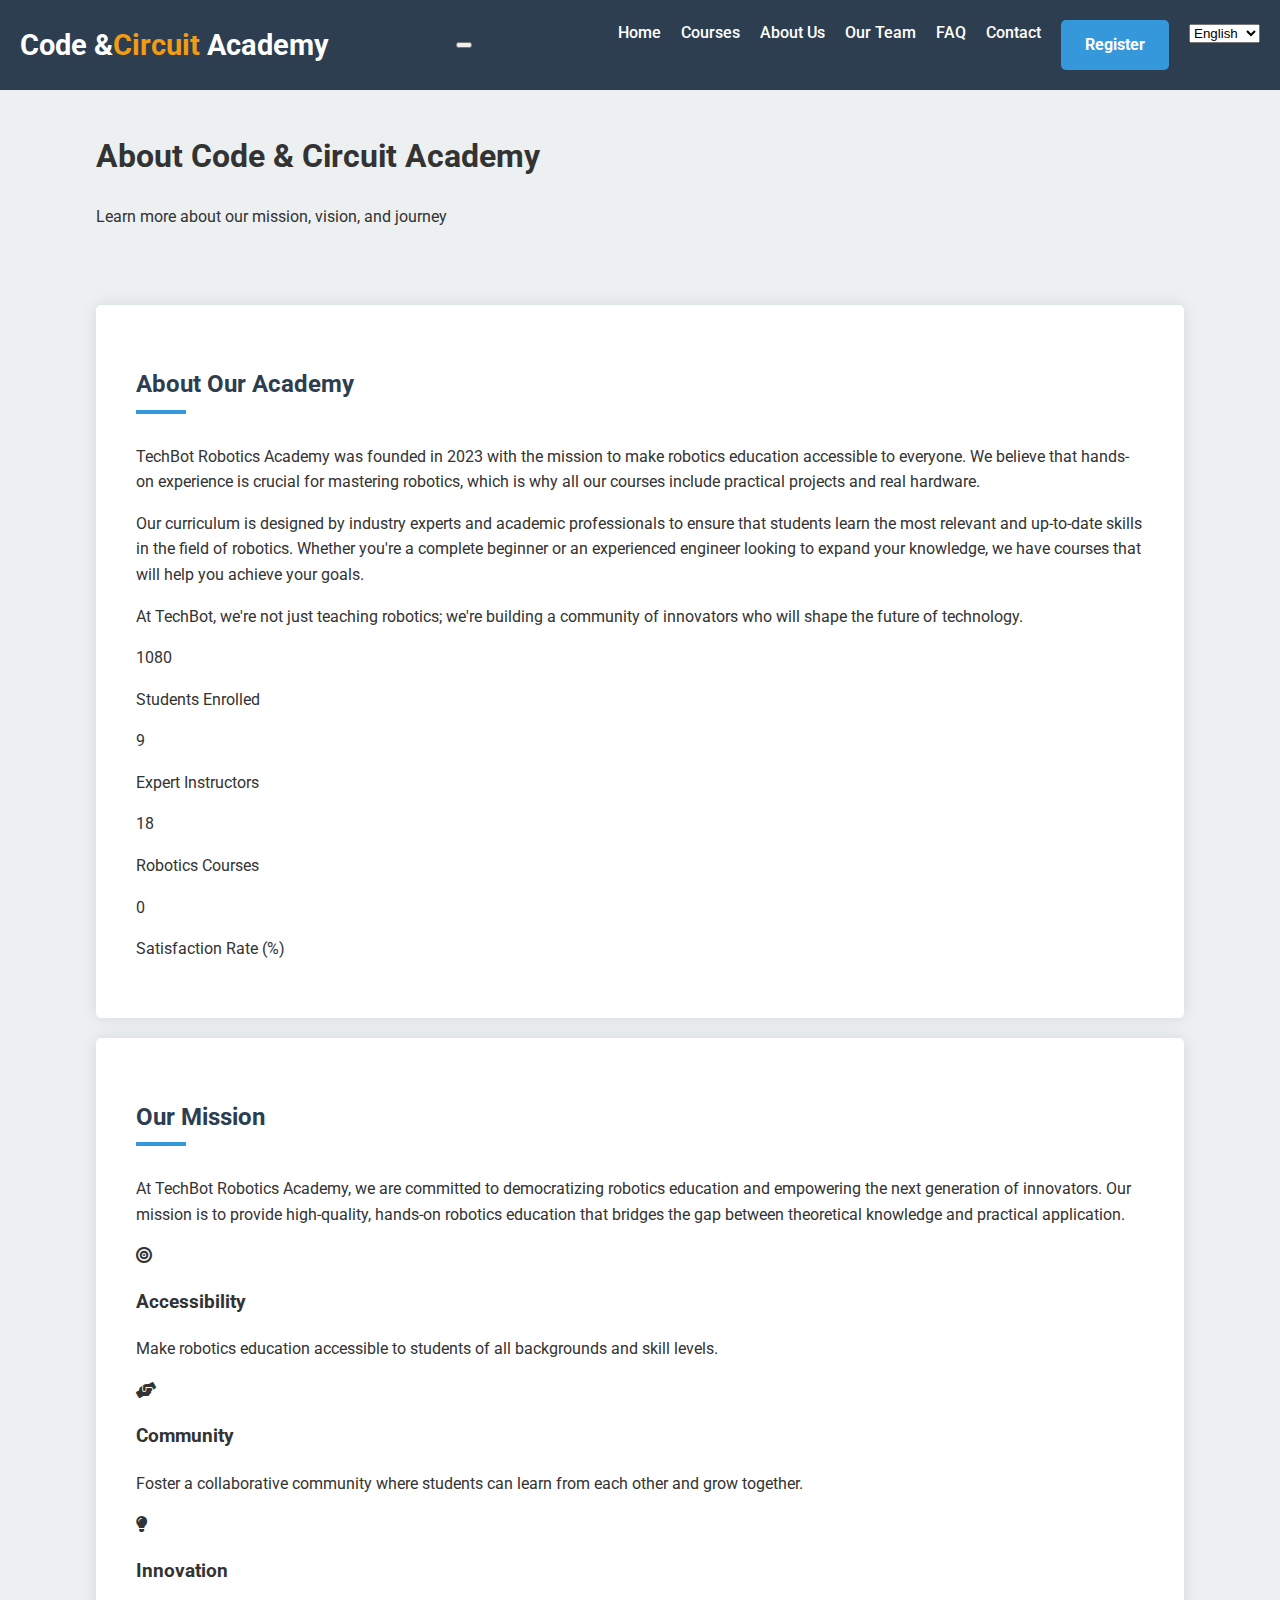
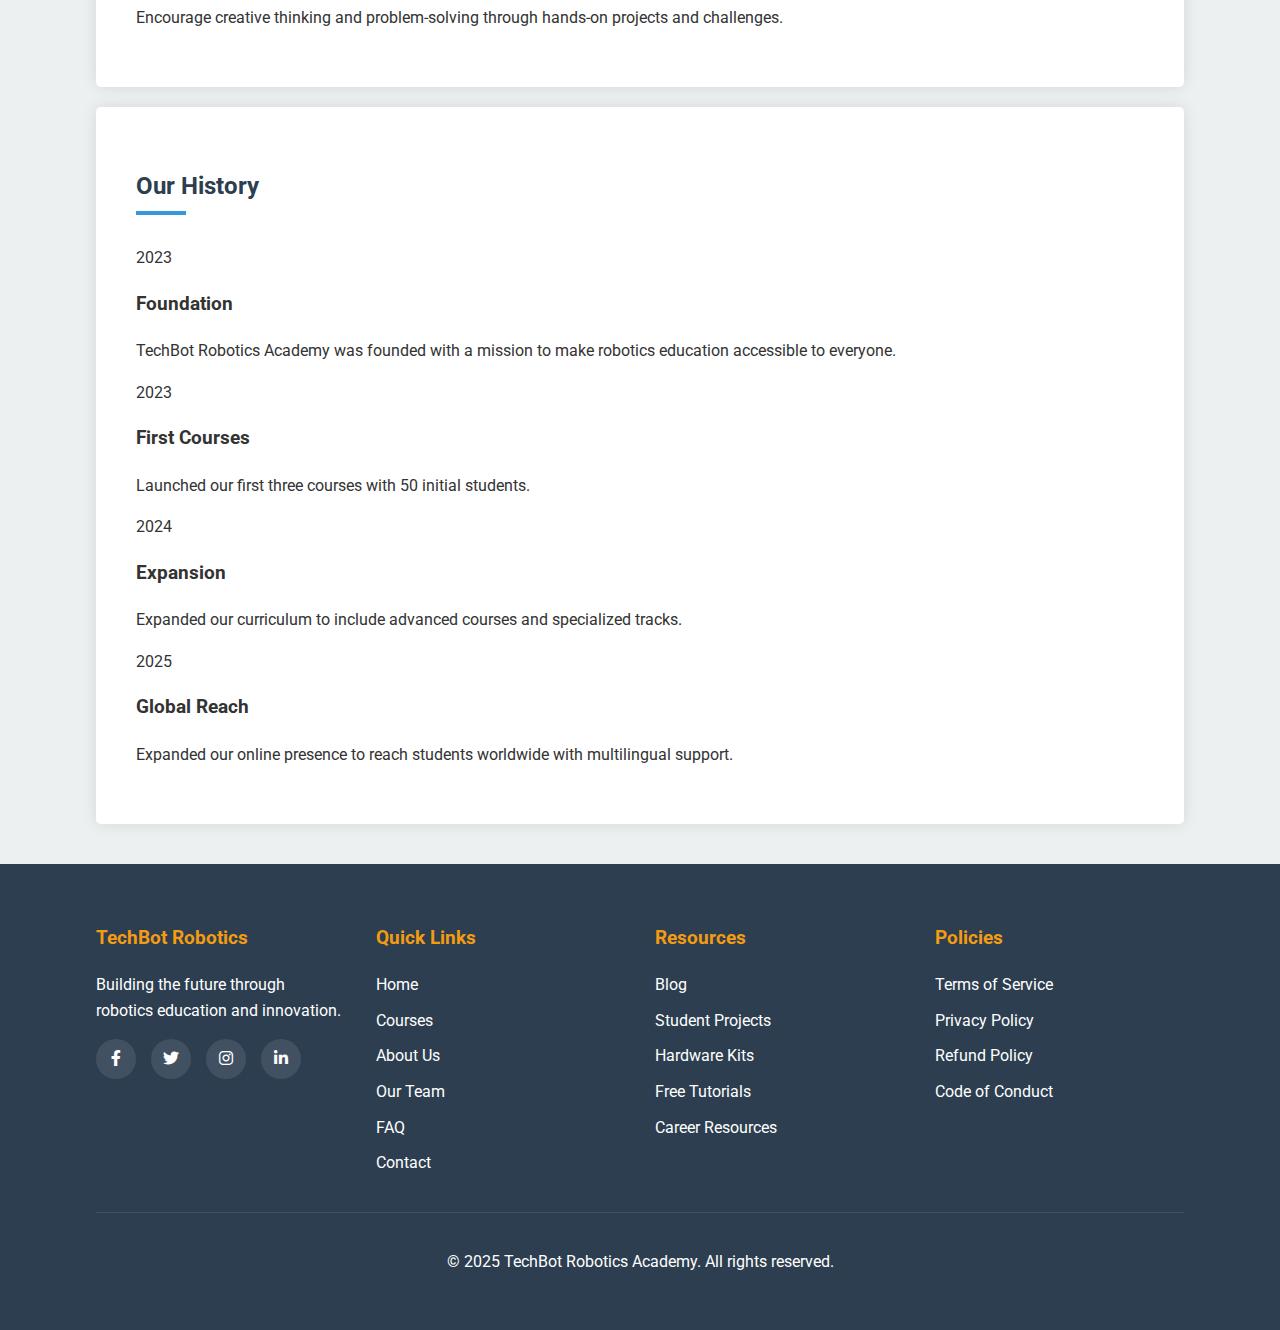
==== about.html @ fcde7eaa "Test" ====
<!DOCTYPE html>
<html lang="en">
<head>
    <meta charset="UTF-8">
    <meta name="viewport" content="width=device-width, initial-scale=1.0">
    <title>About Us - TechBot Robotics Academy</title>
    <link rel="stylesheet" href="colour.css">
    <link href="https://fonts.googleapis.com/css2?family=Roboto:wght@300;400;500;700&display=swap" rel="stylesheet">
    <link rel="stylesheet" href="https://cdnjs.cloudflare.com/ajax/libs/font-awesome/6.0.0-beta3/css/all.min.css">
</head>
<body>
    <!-- Header (copy from above) -->
    <header>
        <nav>
            <a href="index.html" class="logo">Code &<span>Circuit</span> Academy</a>
            <button id="mobile-nav-toggle" class="mobile-nav-toggle">
                <span></span>
                <span></span>
                <span></span>
            </button>
            <ul id="main-nav">
                <li><a href="index.html">Home</a></li>
                <li><a href="courses.html">Courses</a></li>
                <li><a href="about.html">About Us</a></li>
                <li><a href="team.html">Our Team</a></li>
                <li><a href="faq.html">FAQ</a></li>
                <li><a href="contact.html">Contact</a></li>
                <li><a href="register.html" class="btn">Register</a></li>
                <li class="language-selector">
                    <select id="language-select">
                        <option value="en">English</option>
                        <option value="es">Español</option>
                        <option value="fr">Tamil</option>
                    </select>
                </li>
            </ul>
        </nav>
    </header>
    
    <section class="page-banner">
        <div class="container">
            <h1>About Code & Circuit Academy</h1>
            <p>Learn more about our mission, vision, and journey</p>
        </div>
    </section>
    
    <div class="container">
        <section id="about" class="main-content">
            <h2 class="section-title">About Our Academy</h2>
            <div class="about-content">
                <div class="about-text">
                    <p>TechBot Robotics Academy was founded in 2023 with the mission to make robotics education accessible to everyone. We believe that hands-on experience is crucial for mastering robotics, which is why all our courses include practical projects and real hardware.</p>
                    <p>Our curriculum is designed by industry experts and academic professionals to ensure that students learn the most relevant and up-to-date skills in the field of robotics. Whether you're a complete beginner or an experienced engineer looking to expand your knowledge, we have courses that will help you achieve your goals.</p>
                    <p>At TechBot, we're not just teaching robotics; we're building a community of innovators who will shape the future of technology.</p>
                </div>
                <div class="about-stats">
                    <div class="stat-item">
                        <span class="counter" data-target="1500">0</span>
                        <p>Students Enrolled</p>
                    </div>
                    <div class="stat-item">
                        <span class="counter" data-target="12">0</span>
                        <p>Expert Instructors</p>
                    </div>
                    <div class="stat-item">
                        <span class="counter" data-target="25">0</span>
                        <p>Robotics Courses</p>
                    </div>
                    <div class="stat-item">
                        <span class="counter" data-target="98">0</span>
                        <p>Satisfaction Rate (%)</p>
                    </div>
                </div>
            </div>
        </section>

        <section id="mission" class="main-content">
            <h2 class="section-title">Our Mission</h2>
            <div class="mission-content">
                <p>At TechBot Robotics Academy, we are committed to democratizing robotics education and empowering the next generation of innovators. Our mission is to provide high-quality, hands-on robotics education that bridges the gap between theoretical knowledge and practical application.</p>
                <div class="mission-points">
                    <div class="mission-point">
                        <i class="fas fa-bullseye"></i>
                        <h3>Accessibility</h3>
                        <p>Make robotics education accessible to students of all backgrounds and skill levels.</p>
                    </div>
                    <div class="mission-point">
                        <i class="fas fa-hands-helping"></i>
                        <h3>Community</h3>
                        <p>Foster a collaborative community where students can learn from each other and grow together.</p>
                    </div>
                    <div class="mission-point">
                        <i class="fas fa-lightbulb"></i>
                        <h3>Innovation</h3>
                        <p>Encourage creative thinking and problem-solving through hands-on projects and challenges.</p>
                    </div>
                </div>
            </div>
        </section>

        <section id="history" class="main-content">
            <h2 class="section-title">Our History</h2>
            <div class="timeline">
                <div class="timeline-item">
                    <div class="timeline-date">2023</div>
                    <div class="timeline-content">
                        <h3>Foundation</h3>
                        <p>TechBot Robotics Academy was founded with a mission to make robotics education accessible to everyone.</p>
                    </div>
                </div>
                <div class="timeline-item">
                    <div class="timeline-date">2023</div>
                    <div class="timeline-content">
                        <h3>First Courses</h3>
                        <p>Launched our first three courses with 50 initial students.</p>
                    </div>
                </div>
                <div class="timeline-item">
                    <div class="timeline-date">2024</div>
                    <div class="timeline-content">
                        <h3>Expansion</h3>
                        <p>Expanded our curriculum to include advanced courses and specialized tracks.</p>
                    </div>
                </div>
                <div class="timeline-item">
                    <div class="timeline-date">2025</div>
                    <div class="timeline-content">
                        <h3>Global Reach</h3>
                        <p>Expanded our online presence to reach students worldwide with multilingual support.</p>
                    </div>
                </div>
            </div>
        </section>
    </div>

    <!-- Footer (copy from above) -->
    <footer>
        <div class="container">
            <div class="footer-container">
                <div class="footer-section">
                    <h3>TechBot Robotics</h3>
                    <p>Building the future through robotics education and innovation.</p>
                    <div class="social-icons">
                        <a href="#"><i class="fab fa-facebook-f"></i></a>
                        <a href="#"><i class="fab fa-twitter"></i></a>
                        <a href="#"><i class="fab fa-instagram"></i></a>
                        <a href="#"><i class="fab fa-linkedin-in"></i></a>
                    </div>
                </div>
                <div class="footer-section">
                    <h3>Quick Links</h3>
                    <ul>
                        <li><a href="index.html">Home</a></li>
                        <li><a href="courses.html">Courses</a></li>
                        <li><a href="about.html">About Us</a></li>
                        <li><a href="team.html">Our Team</a></li>
                        <li><a href="faq.html">FAQ</a></li>
                        <li><a href="contact.html">Contact</a></li>
                    </ul>
                </div>
                <div class="footer-section">
                    <h3>Resources</h3>
                    <ul>
                        <li><a href="blog.html">Blog</a></li>
                        <li><a href="projects.html">Student Projects</a></li>
                        <li><a href="hardware.html">Hardware Kits</a></li>
                        <li><a href="tutorials.html">Free Tutorials</a></li>
                        <li><a href="careers.html">Career Resources</a></li>
                    </ul>
                </div>
                <div class="footer-section">
                    <h3>Policies</h3>
                    <ul>
                        <li><a href="terms.html">Terms of Service</a></li>
                        <li><a href="privacy.html">Privacy Policy</a></li>
                        <li><a href="refund.html">Refund Policy</a></li>
                        <li><a href="conduct.html">Code of Conduct</a></li>
                    </ul>
                </div>
            </div>
            <div class="copyright">
                <p>&copy; 2025 TechBot Robotics Academy. All rights reserved.</p>
            </div>
        </div>
    </footer>

    <script src="script.js"></script>
    <script src="language.js"></script>
</body>
</html>
---- colour.css ----
/* Main Color Palette */
:root {
    --primary-color: #3498db;    /* Blue - represents technology */
    --secondary-color: #2ecc71;  /* Green - represents innovation */
    --accent-color: #f39c12;     /* Orange - represents creativity */
    --dark-color: #2c3e50;       /* Dark blue - for headers and footers */
    --light-color: #ecf0f1;      /* Light gray - for backgrounds */
    --text-color: #333333;       /* Dark gray - for main text */
    --light-text: #ffffff;       /* White - for text on dark backgrounds */
}

/* Global Styles */
body {
    font-family: 'Roboto', Arial, sans-serif;
    line-height: 1.6;
    margin: 0;
    padding: 0;
    background-color: var(--light-color);
    color: var(--text-color);
}

.container {
    width: 85%;
    max-width: 1200px;
    margin: 0 auto;
    padding: 20px;
}

/* Header Styles */
header {
    background: var(--dark-color);
    color: var(--light-text);
    padding: 20px 0;
}

.logo {
    font-size: 1.8rem;
    font-weight: bold;
    color: var(--light-text);
    text-decoration: none;
}

.logo span {
    color: var(--accent-color);
}

/* Navigation */
nav {
    display: flex;
    justify-content: space-between;
    align-items: center;
    padding: 0 20px;
}

nav ul {
    display: flex;
    list-style: none;
    margin: 0;
    padding: 0;
}

nav ul li {
    margin-left: 20px;
}

nav ul li a {
    color: var(--light-text);
    text-decoration: none;
    font-weight: 500;
    transition: color 0.3s;
}

nav ul li a:hover {
    color: var(--accent-color);
}

/* Hero Section */
.hero {
    background: linear-gradient(rgba(44, 62, 80, 0.7), rgba(44, 62, 80, 0.7)), url('images/robot-banner.jpg');
    background-size: cover;
    background-position: center;
    color: var(--light-text);
    text-align: center;
    padding: 100px 20px;
}

.hero h1 {
    font-size: 3rem;
    margin-bottom: 20px;
}

.hero p {
    font-size: 1.2rem;
    max-width: 800px;
    margin: 0 auto 30px;
}

.btn {
    display: inline-block;
    background: var(--primary-color);
    color: var(--light-text);
    padding: 12px 24px;
    text-decoration: none;
    border-radius: 5px;
    font-weight: bold;
    transition: background 0.3s;
}

.btn:hover {
    background: #2980b9;
}

.btn-secondary {
    background: var(--secondary-color);
}

.btn-secondary:hover {
    background: #27ae60;
}

/* Main Content Sections */
.main-content {
    background: white;
    padding: 40px;
    margin: 20px 0;
    border-radius: 5px;
    box-shadow: 0 0 15px rgba(0,0,0,0.1);
}

.section-title {
    position: relative;
    color: var(--dark-color);
    margin-bottom: 30px;
    padding-bottom: 10px;
}

.section-title::after {
    content: '';
    position: absolute;
    bottom: 0;
    left: 0;
    width: 50px;
    height: 4px;
    background: var(--primary-color);
}

/* Course Cards */
.courses-grid {
    display: grid;
    grid-template-columns: repeat(auto-fill, minmax(300px, 1fr));
    gap: 30px;
}

.course-card {
    background: white;
    border-radius: 5px;
    overflow: hidden;
    box-shadow: 0 0 10px rgba(0,0,0,0.1);
    transition: transform 0.3s, box-shadow 0.3s;
}

.course-card:hover {
    transform: translateY(-5px);
    box-shadow: 0 10px 20px rgba(0,0,0,0.1);
}

.course-image {
    height: 200px;
    background-size: cover;
    background-position: center;
}

.course-content {
    padding: 20px;
}

.course-title {
    color: var(--dark-color);
    margin-top: 0;
}

.course-description {
    color: var(--text-color);
    margin-bottom: 20px;
}

.course-meta {
    display: flex;
    justify-content: space-between;
    color: #777;
    font-size: 0.9rem;
}

/* Features Section */
.features {
    display: grid;
    grid-template-columns: repeat(auto-fit, minmax(250px, 1fr));
    gap: 30px;
    margin: 40px 0;
}

.feature {
    text-align: center;
    padding: 20px;
}

.feature-icon {
    font-size: 3rem;
    color: var(--primary-color);
    margin-bottom: 20px;
}

.feature h3 {
    color: var(--dark-color);
}

/* Testimonials */
.testimonials {
    background: var(--dark-color);
    color: var(--light-text);
    padding: 60px 0;
    text-align: center;
}

.testimonial-container {
    max-width: 800px;
    margin: 0 auto;
}

.testimonial {
    padding: 20px;
}

.testimonial-text {
    font-style: italic;
    font-size: 1.1rem;
    margin-bottom: 20px;
}

.testimonial-author {
    font-weight: bold;
}

/* Call to Action */
.cta {
    background: var(--primary-color);
    color: var(--light-text);
    text-align: center;
    padding: 60px 20px;
    margin: 40px 0;
}

.cta h2 {
    font-size: 2.5rem;
    margin-bottom: 20px;
}

.cta p {
    max-width: 600px;
    margin: 0 auto 30px;
    font-size: 1.1rem;
}

/* Footer */
footer {
    background: var(--dark-color);
    color: var(--light-text);
    padding: 40px 0 20px;
}

.footer-container {
    display: grid;
    grid-template-columns: repeat(auto-fit, minmax(200px, 1fr));
    gap: 30px;
    margin-bottom: 20px;
}

.footer-section h3 {
    color: var(--accent-color);
    margin-top: 0;
}

.footer-section ul {
    list-style: none;
    padding: 0;
}

.footer-section ul li {
    margin-bottom: 10px;
}

.footer-section a {
    color: var(--light-text);
    text-decoration: none;
    transition: color 0.3s;
}

.footer-section a:hover {
    color: var(--accent-color);
}

.social-icons {
    display: flex;
    gap: 15px;
}

.social-icons a {
    display: inline-block;
    width: 40px;
    height: 40px;
    background: rgba(255,255,255,0.1);
    border-radius: 50%;
    text-align: center;
    line-height: 40px;
    transition: background 0.3s;
}

.social-icons a:hover {
    background: var(--primary-color);
}

.copyright {
    text-align: center;
    padding-top: 20px;
    border-top: 1px solid rgba(255,255,255,0.1);
}

/* Modal Styles */
.modal {
    display: none;
    position: fixed;
    top: 0;
    left: 0;
    width: 100%;
    height: 100%;
    background-color: rgba(0,0,0,0.7);
    z-index: 1000;
    justify-content: center;
    align-items: center;
}

.modal-content {
    background-color: white;
    padding: 30px;
    border-radius: 5px;
    width: 90%;
    max-width: 800px;
    max-height: 90vh;
    overflow-y: auto;
    position: relative;
}

.close-modal {
    position: absolute;
    top: 10px;
    right: 20px;
    font-size: 30px;
    font-weight: bold;
    cursor: pointer;
    color: #999;
}

.close-modal:hover {
    color: var(--dark-color);
}

iframe#google-form-iframe {
    margin-top: 15px;
    border: none;
}

/* Responsive Design */
@media (max-width: 768px) {
    .container {
        width: 90%;
    }
    
    nav {
        flex-direction: column;
    }
    
    nav ul {
        margin-top: 20px;
        flex-wrap: wrap;
        justify-content: center;
    }
    
    nav ul li {
        margin: 5px 10px;
    }
    
    .hero h1 {
        font-size: 2.2rem;
    }
    
    .main-content {
        padding: 20px;
    }
    
    .modal-content {
        width: 95%;
        padding: 20px;
    }
}
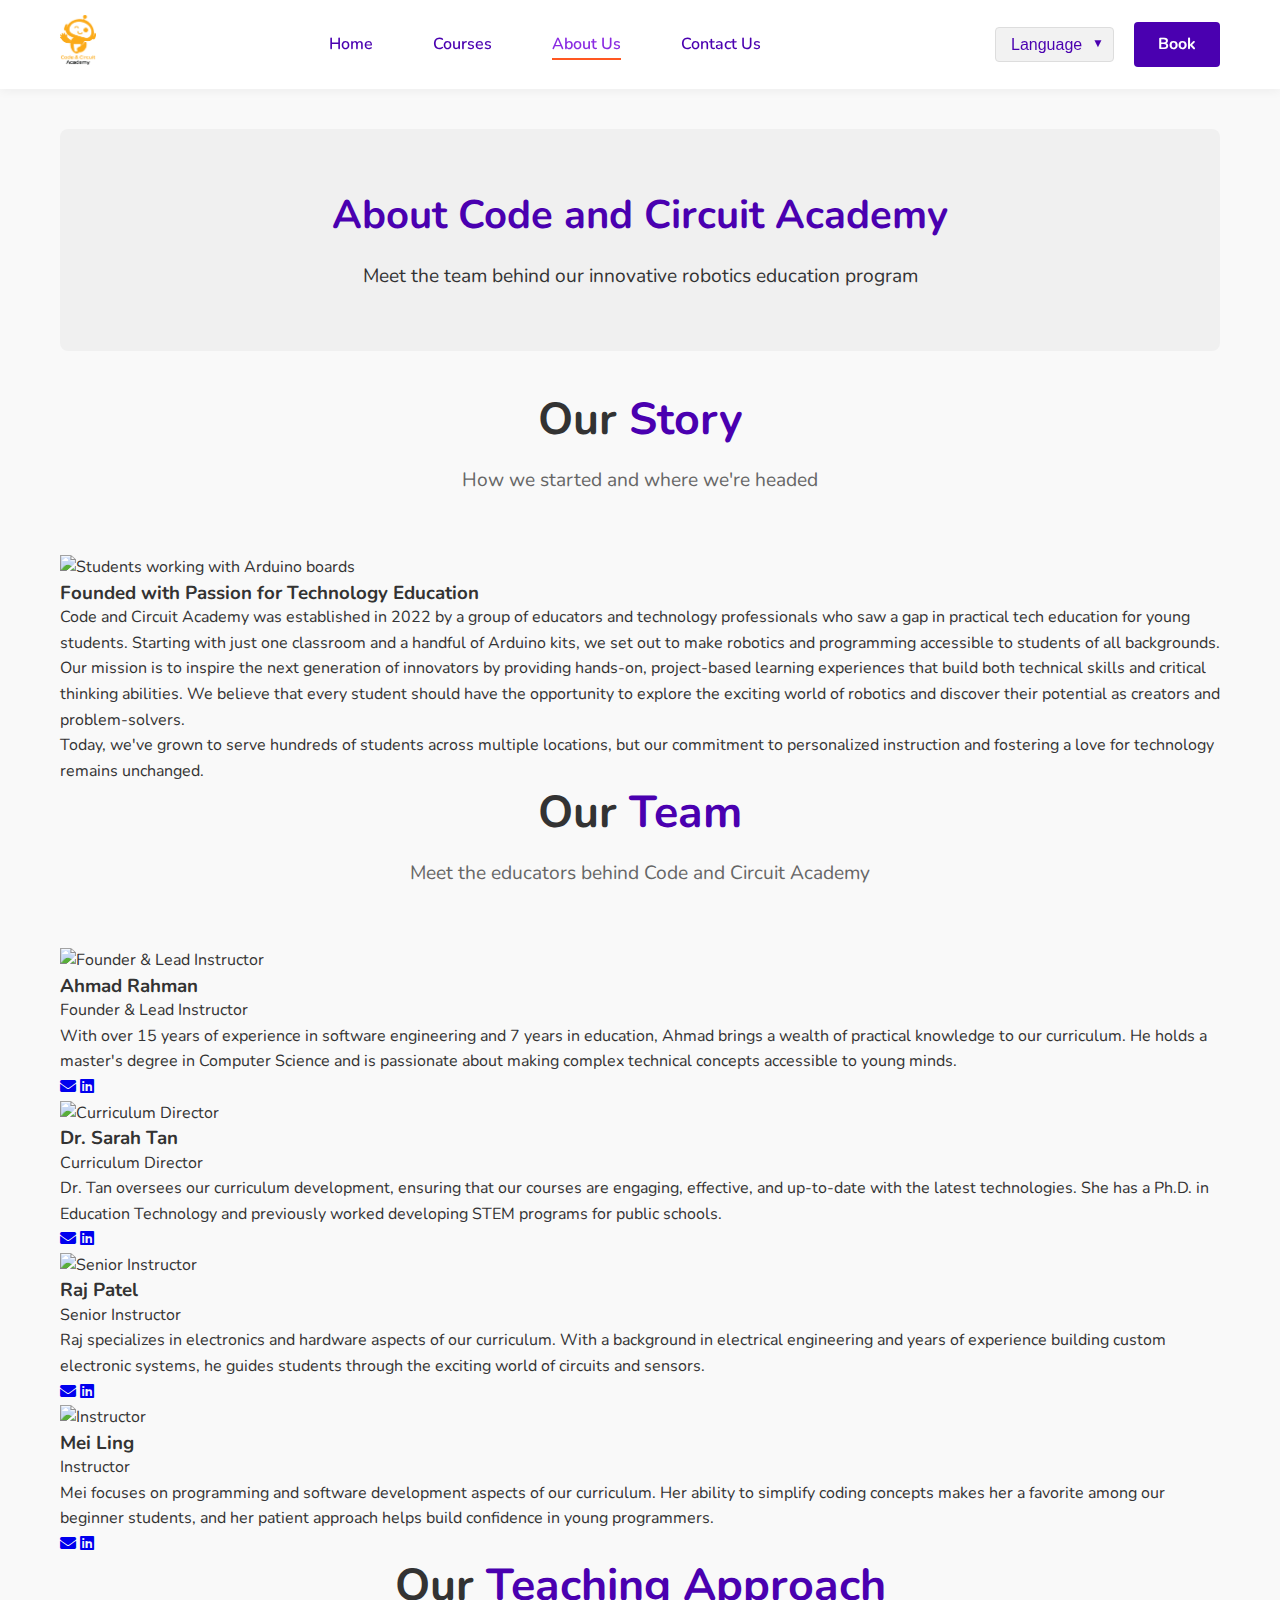
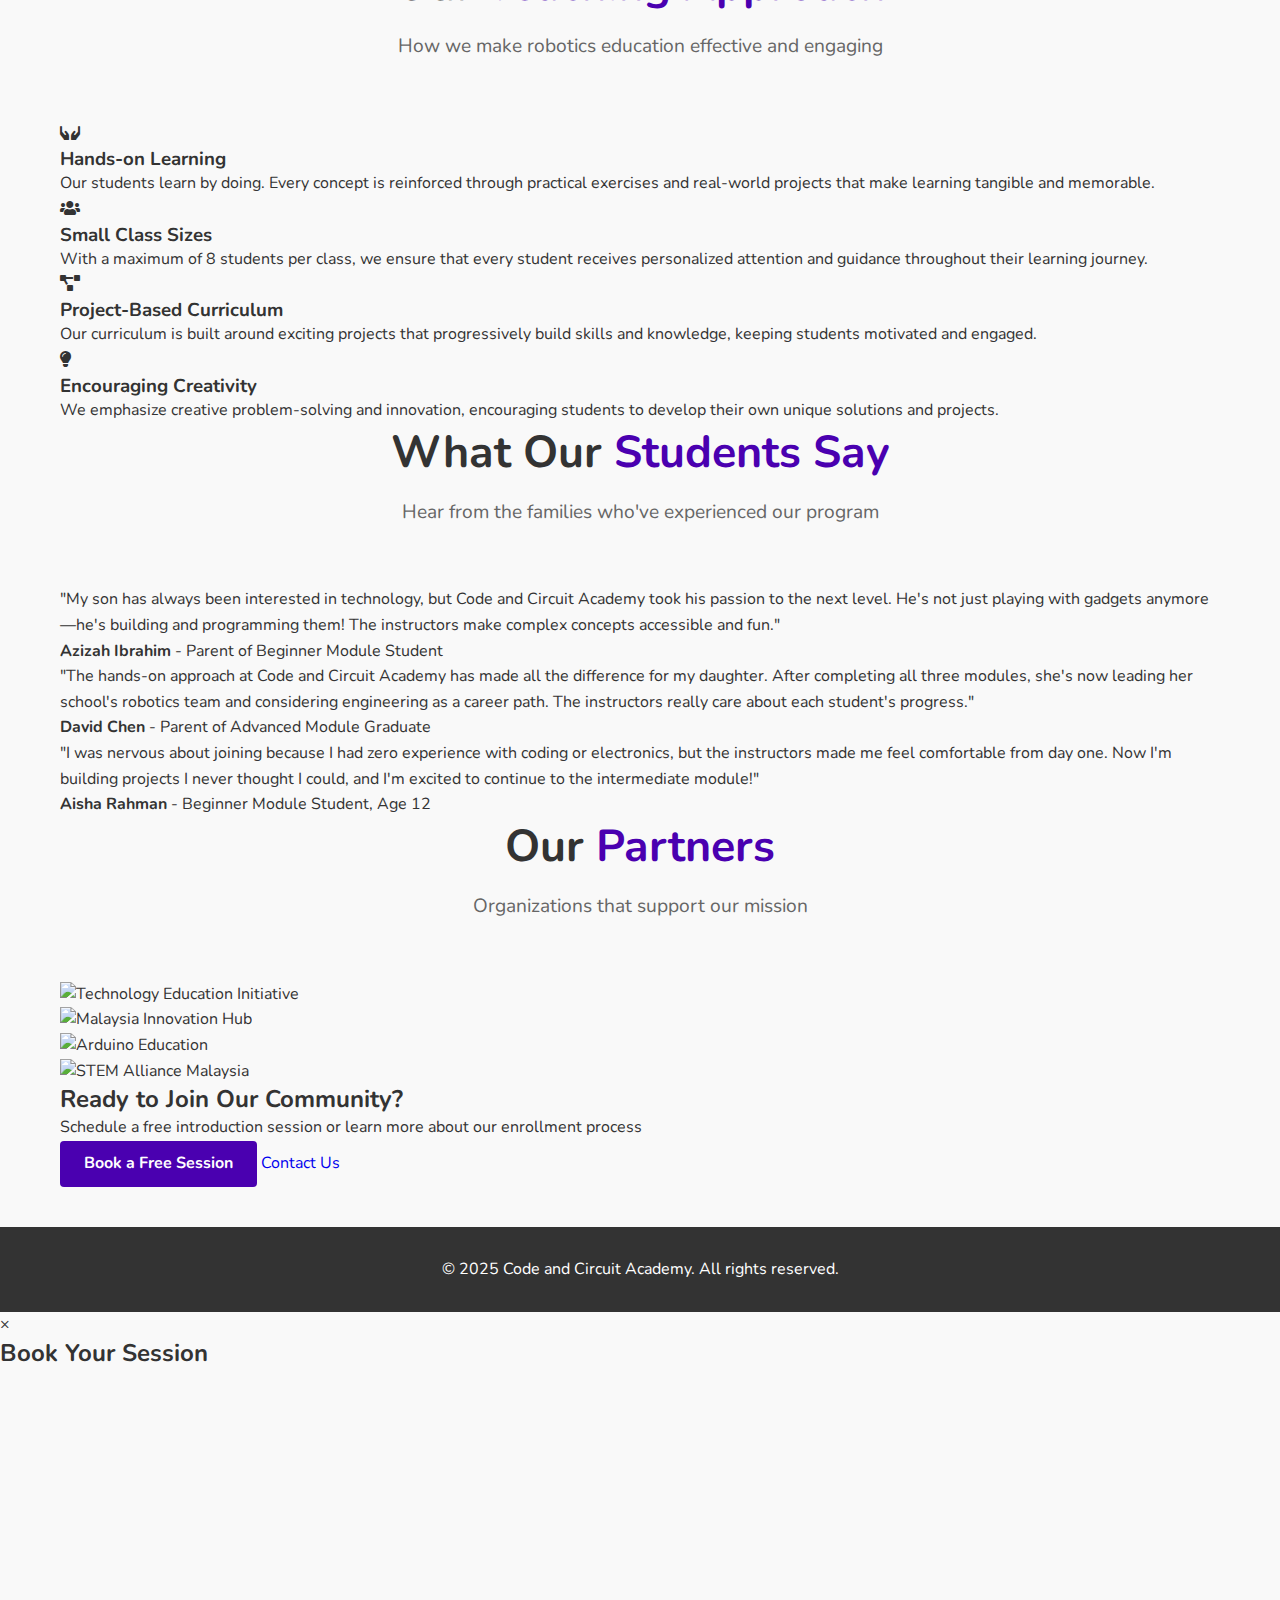
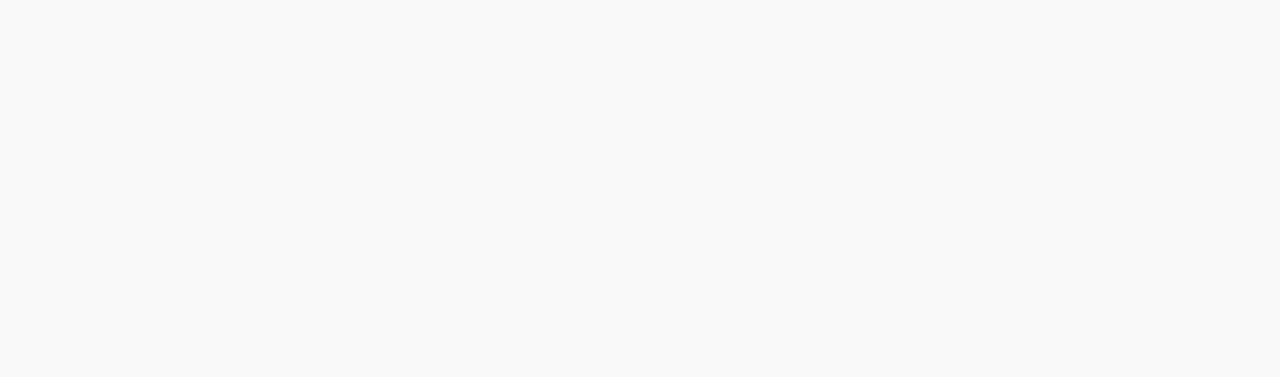
==== commit 3518c9f6: ".html file repair" ====
--- a/about.html
+++ b/about.html
@@ -1,190 +1,311 @@
 <!DOCTYPE html>
 <html lang="en">
 <head>
+    <!-- Document Meta Data -->
     <meta charset="UTF-8">
     <meta name="viewport" content="width=device-width, initial-scale=1.0">
-    <title>About Us - TechBot Robotics Academy</title>
-    <link rel="stylesheet" href="colour.css">
-    <link href="https://fonts.googleapis.com/css2?family=Roboto:wght@300;400;500;700&display=swap" rel="stylesheet">
-    <link rel="stylesheet" href="https://cdnjs.cloudflare.com/ajax/libs/font-awesome/6.0.0-beta3/css/all.min.css">
+    <title>About Us - Robotics Class</title>
+    
+    <!-- Favicon -->
+    <link rel="icon" href="Images/favicon.ico" type="image/x-icon">
+    <link rel="shortcut icon" href="Images/favicon.ico" type="image/x-icon">
+    
+    <!-- Stylesheets -->
+    <link rel="stylesheet" href="css/colors.css"> <!-- Color variables -->
+    <link rel="stylesheet" href="css/styles.css">
+    
+    <!-- Fonts -->
+    <link href="https://fonts.googleapis.com/css2?family=Nunito:wght@400;500;600;700&display=swap" rel="stylesheet">
+    
+    <!-- Icons -->
+    <link rel="stylesheet" href="https://cdnjs.cloudflare.com/ajax/libs/font-awesome/5.15.4/css/all.min.css">
 </head>
 <body>
-    <!-- Header (copy from above) -->
-    <header>
-        <nav>
-            <a href="index.html" class="logo">Code &<span>Circuit</span> Academy</a>
-            <button id="mobile-nav-toggle" class="mobile-nav-toggle">
+    <!-- Header Section -->
+    <header class="header">
+        <div class="container">
+            <!-- Logo -->
+            <div class="logo">
+                <a href="index.html">
+                    <img src="Images/logo.png" alt="Code and Circuit Academy Logo">
+                </a>
+            </div>
+            
+            <!-- Main Navigation -->
+            <nav class="main-nav">
+                <ul>
+                    <li><a href="index.html">Home</a></li>
+                    <li><a href="courses.html">Courses</a></li>
+                    <li><a href="about.html" class="active">About Us</a></li>
+                    <li><a href="index.html#contact">Contact Us</a></li>
+                </ul>
+            </nav>
+            
+            <!-- Right Side Navigation Items -->
+            <div class="nav-right">
+                <div class="language-dropdown">
+                    <select>
+                        <option value="">Language</option>
+                        <option value="en">English</option>
+                        <option value="bm">Malay</option>
+                        <option value="ta">தமிழஂ</option>
+                    </select>
+                </div>
+                <a href="#" class="book-button">Book</a>
+            </div>
+            
+            <!-- Mobile Menu Toggle Button -->
+            <div class="mobile-menu-toggle">
                 <span></span>
                 <span></span>
                 <span></span>
-            </button>
-            <ul id="main-nav">
-                <li><a href="index.html">Home</a></li>
-                <li><a href="courses.html">Courses</a></li>
-                <li><a href="about.html">About Us</a></li>
-                <li><a href="team.html">Our Team</a></li>
-                <li><a href="faq.html">FAQ</a></li>
-                <li><a href="contact.html">Contact</a></li>
-                <li><a href="register.html" class="btn">Register</a></li>
-                <li class="language-selector">
-                    <select id="language-select">
-                        <option value="en">English</option>
-                        <option value="es">Español</option>
-                        <option value="fr">Tamil</option>
-                    </select>
-                </li>
-            </ul>
-        </nav>
+            </div>
+        </div>
     </header>
-    
-    <section class="page-banner">
+
+    <!-- Main Content -->
+    <main>
         <div class="container">
-            <h1>About Code & Circuit Academy</h1>
-            <p>Learn more about our mission, vision, and journey</p>
+            <!-- About Hero Section -->
+            <section class="hero">
+                <h1>About Code and Circuit Academy</h1>
+                <p>Meet the team behind our innovative robotics education program</p>
+            </section>
+
+            <!-- Our Story Section -->
+            <section class="about-section">
+                <div class="section-header">
+                    <h2>Our <span class="highlight">Story</span></h2>
+                    <p class="subtitle">How we started and where we're headed</p>
+                </div>
+                
+                <div class="about-content">
+                    <div class="about-image">
+                        <img src="Images/about-story.jpg" alt="Students working with Arduino boards" class="rounded-img">
+                    </div>
+                    <div class="about-text">
+                        <h3>Founded with Passion for Technology Education</h3>
+                        <p>Code and Circuit Academy was established in 2022 by a group of educators and technology professionals who saw a gap in practical tech education for young students. Starting with just one classroom and a handful of Arduino kits, we set out to make robotics and programming accessible to students of all backgrounds.</p>
+                        <p>Our mission is to inspire the next generation of innovators by providing hands-on, project-based learning experiences that build both technical skills and critical thinking abilities. We believe that every student should have the opportunity to explore the exciting world of robotics and discover their potential as creators and problem-solvers.</p>
+                        <p>Today, we've grown to serve hundreds of students across multiple locations, but our commitment to personalized instruction and fostering a love for technology remains unchanged.</p>
+                    </div>
+                </div>
+            </section>
+
+            <!-- Our Team Section -->
+            <section class="team-section">
+                <div class="section-header">
+                    <h2>Our <span class="highlight">Team</span></h2>
+                    <p class="subtitle">Meet the educators behind Code and Circuit Academy</p>
+                </div>
+                
+                <div class="team-grid">
+                    <!-- Team Member 1 -->
+                    <div class="team-member">
+                        <div class="member-image">
+                            <img src="Images/team-founder.jpg" alt="Founder & Lead Instructor" class="rounded-img">
+                        </div>
+                        <div class="member-info">
+                            <h3>Ahmad Rahman</h3>
+                            <p class="member-title">Founder & Lead Instructor</p>
+                            <p class="member-bio">With over 15 years of experience in software engineering and 7 years in education, Ahmad brings a wealth of practical knowledge to our curriculum. He holds a master's degree in Computer Science and is passionate about making complex technical concepts accessible to young minds.</p>
+                            <div class="member-contact">
+                                <a href="mailto:ahmad@codeandcircuit.edu.my"><i class="fas fa-envelope"></i></a>
+                                <a href="https://www.linkedin.com/"><i class="fab fa-linkedin"></i></a>
+                            </div>
+                        </div>
+                    </div>
+                    
+                    <!-- Team Member 2 -->
+                    <div class="team-member">
+                        <div class="member-image">
+                            <img src="Images/team-curriculum.jpg" alt="Curriculum Director" class="rounded-img">
+                        </div>
+                        <div class="member-info">
+                            <h3>Dr. Sarah Tan</h3>
+                            <p class="member-title">Curriculum Director</p>
+                            <p class="member-bio">Dr. Tan oversees our curriculum development, ensuring that our courses are engaging, effective, and up-to-date with the latest technologies. She has a Ph.D. in Education Technology and previously worked developing STEM programs for public schools.</p>
+                            <div class="member-contact">
+                                <a href="mailto:sarah@codeandcircuit.edu.my"><i class="fas fa-envelope"></i></a>
+                                <a href="https://www.linkedin.com/"><i class="fab fa-linkedin"></i></a>
+                            </div>
+                        </div>
+                    </div>
+                    
+                    <!-- Team Member 3 -->
+                    <div class="team-member">
+                        <div class="member-image">
+                            <img src="Images/team-instructor1.jpg" alt="Senior Instructor" class="rounded-img">
+                        </div>
+                        <div class="member-info">
+                            <h3>Raj Patel</h3>
+                            <p class="member-title">Senior Instructor</p>
+                            <p class="member-bio">Raj specializes in electronics and hardware aspects of our curriculum. With a background in electrical engineering and years of experience building custom electronic systems, he guides students through the exciting world of circuits and sensors.</p>
+                            <div class="member-contact">
+                                <a href="mailto:raj@codeandcircuit.edu.my"><i class="fas fa-envelope"></i></a>
+                                <a href="https://www.linkedin.com/"><i class="fab fa-linkedin"></i></a>
+                            </div>
+                        </div>
+                    </div>
+                    
+                    <!-- Team Member 4 -->
+                    <div class="team-member">
+                        <div class="member-image">
+                            <img src="Images/team-instructor2.jpg" alt="Instructor" class="rounded-img">
+                        </div>
+                        <div class="member-info">
+                            <h3>Mei Ling</h3>
+                            <p class="member-title">Instructor</p>
+                            <p class="member-bio">Mei focuses on programming and software development aspects of our curriculum. Her ability to simplify coding concepts makes her a favorite among our beginner students, and her patient approach helps build confidence in young programmers.</p>
+                            <div class="member-contact">
+                                <a href="mailto:mei@codeandcircuit.edu.my"><i class="fas fa-envelope"></i></a>
+                                <a href="https://www.linkedin.com/"><i class="fab fa-linkedin"></i></a>
+                            </div>
+                        </div>
+                    </div>
+                </div>
+            </section>
+
+            <!-- Our Approach Section -->
+            <section class="approach-section">
+                <div class="section-header">
+                    <h2>Our <span class="highlight">Teaching Approach</span></h2>
+                    <p class="subtitle">How we make robotics education effective and engaging</p>
+                </div>
+                
+                <div class="approach-grid">
+                    <!-- Approach Item 1 -->
+                    <div class="approach-item">
+                        <div class="approach-icon">
+                            <i class="fas fa-hands"></i>
+                        </div>
+                        <h3>Hands-on Learning</h3>
+                        <p>Our students learn by doing. Every concept is reinforced through practical exercises and real-world projects that make learning tangible and memorable.</p>
+                    </div>
+                    
+                    <!-- Approach Item 2 -->
+                    <div class="approach-item">
+                        <div class="approach-icon">
+                            <i class="fas fa-users"></i>
+                        </div>
+                        <h3>Small Class Sizes</h3>
+                        <p>With a maximum of 8 students per class, we ensure that every student receives personalized attention and guidance throughout their learning journey.</p>
+                    </div>
+                    
+                    <!-- Approach Item 3 -->
+                    <div class="approach-item">
+                        <div class="approach-icon">
+                            <i class="fas fa-project-diagram"></i>
+                        </div>
+                        <h3>Project-Based Curriculum</h3>
+                        <p>Our curriculum is built around exciting projects that progressively build skills and knowledge, keeping students motivated and engaged.</p>
+                    </div>
+                    
+                    <!-- Approach Item 4 -->
+                    <div class="approach-item">
+                        <div class="approach-icon">
+                            <i class="fas fa-lightbulb"></i>
+                        </div>
+                        <h3>Encouraging Creativity</h3>
+                        <p>We emphasize creative problem-solving and innovation, encouraging students to develop their own unique solutions and projects.</p>
+                    </div>
+                </div>
+            </section>
+
+            <!-- Testimonials Section -->
+            <section class="testimonials-section">
+                <div class="section-header">
+                    <h2>What Our <span class="highlight">Students Say</span></h2>
+                    <p class="subtitle">Hear from the families who've experienced our program</p>
+                </div>
+                
+                <div class="testimonials-container">
+                    <!-- Testimonial 1 -->
+                    <div class="testimonial">
+                        <div class="testimonial-content">
+                            <p>"My son has always been interested in technology, but Code and Circuit Academy took his passion to the next level. He's not just playing with gadgets anymore—he's building and programming them! The instructors make complex concepts accessible and fun."</p>
+                        </div>
+                        <div class="testimonial-author">
+                            <p><strong>Azizah Ibrahim</strong> - Parent of Beginner Module Student</p>
+                        </div>
+                    </div>
+                    
+                    <!-- Testimonial 2 -->
+                    <div class="testimonial">
+                        <div class="testimonial-content">
+                            <p>"The hands-on approach at Code and Circuit Academy has made all the difference for my daughter. After completing all three modules, she's now leading her school's robotics team and considering engineering as a career path. The instructors really care about each student's progress."</p>
+                        </div>
+                        <div class="testimonial-author">
+                            <p><strong>David Chen</strong> - Parent of Advanced Module Graduate</p>
+                        </div>
+                    </div>
+                    
+                    <!-- Testimonial 3 -->
+                    <div class="testimonial">
+                        <div class="testimonial-content">
+                            <p>"I was nervous about joining because I had zero experience with coding or electronics, but the instructors made me feel comfortable from day one. Now I'm building projects I never thought I could, and I'm excited to continue to the intermediate module!"</p>
+                        </div>
+                        <div class="testimonial-author">
+                            <p><strong>Aisha Rahman</strong> - Beginner Module Student, Age 12</p>
+                        </div>
+                    </div>
+                </div>
+            </section>
+
+            <!-- Partners Section -->
+            <section class="partners-section">
+                <div class="section-header">
+                    <h2>Our <span class="highlight">Partners</span></h2>
+                    <p class="subtitle">Organizations that support our mission</p>
+                </div>
+                
+                <div class="partners-grid">
+                    <div class="partner-logo">
+                        <img src="Images/partner1.png" alt="Technology Education Initiative">
+                    </div>
+                    <div class="partner-logo">
+                        <img src="Images/partner2.png" alt="Malaysia Innovation Hub">
+                    </div>
+                    <div class="partner-logo">
+                        <img src="Images/partner3.png" alt="Arduino Education">
+                    </div>
+                    <div class="partner-logo">
+                        <img src="Images/partner4.png" alt="STEM Alliance Malaysia">
+                    </div>
+                </div>
+            </section>
+
+            <!-- Call to Action -->
+            <section class="cta-section">
+                <h2>Ready to Join Our Community?</h2>
+                <p>Schedule a free introduction session or learn more about our enrollment process</p>
+                <div class="cta-buttons">
+                    <a href="#" class="book-button">Book a Free Session</a>
+                    <a href="index.html#contact" class="outline-button">Contact Us</a>
+                </div>
+            </section>
         </div>
-    </section>
-    
-    <div class="container">
-        <section id="about" class="main-content">
-            <h2 class="section-title">About Our Academy</h2>
-            <div class="about-content">
-                <div class="about-text">
-                    <p>TechBot Robotics Academy was founded in 2023 with the mission to make robotics education accessible to everyone. We believe that hands-on experience is crucial for mastering robotics, which is why all our courses include practical projects and real hardware.</p>
-                    <p>Our curriculum is designed by industry experts and academic professionals to ensure that students learn the most relevant and up-to-date skills in the field of robotics. Whether you're a complete beginner or an experienced engineer looking to expand your knowledge, we have courses that will help you achieve your goals.</p>
-                    <p>At TechBot, we're not just teaching robotics; we're building a community of innovators who will shape the future of technology.</p>
-                </div>
-                <div class="about-stats">
-                    <div class="stat-item">
-                        <span class="counter" data-target="1500">0</span>
-                        <p>Students Enrolled</p>
-                    </div>
-                    <div class="stat-item">
-                        <span class="counter" data-target="12">0</span>
-                        <p>Expert Instructors</p>
-                    </div>
-                    <div class="stat-item">
-                        <span class="counter" data-target="25">0</span>
-                        <p>Robotics Courses</p>
-                    </div>
-                    <div class="stat-item">
-                        <span class="counter" data-target="98">0</span>
-                        <p>Satisfaction Rate (%)</p>
-                    </div>
-                </div>
-            </div>
-        </section>
-
-        <section id="mission" class="main-content">
-            <h2 class="section-title">Our Mission</h2>
-            <div class="mission-content">
-                <p>At TechBot Robotics Academy, we are committed to democratizing robotics education and empowering the next generation of innovators. Our mission is to provide high-quality, hands-on robotics education that bridges the gap between theoretical knowledge and practical application.</p>
-                <div class="mission-points">
-                    <div class="mission-point">
-                        <i class="fas fa-bullseye"></i>
-                        <h3>Accessibility</h3>
-                        <p>Make robotics education accessible to students of all backgrounds and skill levels.</p>
-                    </div>
-                    <div class="mission-point">
-                        <i class="fas fa-hands-helping"></i>
-                        <h3>Community</h3>
-                        <p>Foster a collaborative community where students can learn from each other and grow together.</p>
-                    </div>
-                    <div class="mission-point">
-                        <i class="fas fa-lightbulb"></i>
-                        <h3>Innovation</h3>
-                        <p>Encourage creative thinking and problem-solving through hands-on projects and challenges.</p>
-                    </div>
-                </div>
-            </div>
-        </section>
-
-        <section id="history" class="main-content">
-            <h2 class="section-title">Our History</h2>
-            <div class="timeline">
-                <div class="timeline-item">
-                    <div class="timeline-date">2023</div>
-                    <div class="timeline-content">
-                        <h3>Foundation</h3>
-                        <p>TechBot Robotics Academy was founded with a mission to make robotics education accessible to everyone.</p>
-                    </div>
-                </div>
-                <div class="timeline-item">
-                    <div class="timeline-date">2023</div>
-                    <div class="timeline-content">
-                        <h3>First Courses</h3>
-                        <p>Launched our first three courses with 50 initial students.</p>
-                    </div>
-                </div>
-                <div class="timeline-item">
-                    <div class="timeline-date">2024</div>
-                    <div class="timeline-content">
-                        <h3>Expansion</h3>
-                        <p>Expanded our curriculum to include advanced courses and specialized tracks.</p>
-                    </div>
-                </div>
-                <div class="timeline-item">
-                    <div class="timeline-date">2025</div>
-                    <div class="timeline-content">
-                        <h3>Global Reach</h3>
-                        <p>Expanded our online presence to reach students worldwide with multilingual support.</p>
-                    </div>
-                </div>
-            </div>
-        </section>
-    </div>
-
-    <!-- Footer (copy from above) -->
+    </main>
+
+    <!-- Footer -->
     <footer>
         <div class="container">
-            <div class="footer-container">
-                <div class="footer-section">
-                    <h3>TechBot Robotics</h3>
-                    <p>Building the future through robotics education and innovation.</p>
-                    <div class="social-icons">
-                        <a href="#"><i class="fab fa-facebook-f"></i></a>
-                        <a href="#"><i class="fab fa-twitter"></i></a>
-                        <a href="#"><i class="fab fa-instagram"></i></a>
-                        <a href="#"><i class="fab fa-linkedin-in"></i></a>
-                    </div>
-                </div>
-                <div class="footer-section">
-                    <h3>Quick Links</h3>
-                    <ul>
-                        <li><a href="index.html">Home</a></li>
-                        <li><a href="courses.html">Courses</a></li>
-                        <li><a href="about.html">About Us</a></li>
-                        <li><a href="team.html">Our Team</a></li>
-                        <li><a href="faq.html">FAQ</a></li>
-                        <li><a href="contact.html">Contact</a></li>
-                    </ul>
-                </div>
-                <div class="footer-section">
-                    <h3>Resources</h3>
-                    <ul>
-                        <li><a href="blog.html">Blog</a></li>
-                        <li><a href="projects.html">Student Projects</a></li>
-                        <li><a href="hardware.html">Hardware Kits</a></li>
-                        <li><a href="tutorials.html">Free Tutorials</a></li>
-                        <li><a href="careers.html">Career Resources</a></li>
-                    </ul>
-                </div>
-                <div class="footer-section">
-                    <h3>Policies</h3>
-                    <ul>
-                        <li><a href="terms.html">Terms of Service</a></li>
-                        <li><a href="privacy.html">Privacy Policy</a></li>
-                        <li><a href="refund.html">Refund Policy</a></li>
-                        <li><a href="conduct.html">Code of Conduct</a></li>
-                    </ul>
-                </div>
-            </div>
-            <div class="copyright">
-                <p>&copy; 2025 TechBot Robotics Academy. All rights reserved.</p>
+            <p>&copy; 2025 Code and Circuit Academy. All rights reserved.</p>
+        </div>
+    </footer>
+
+    <!-- Google Form Modal -->
+    <div id="booking-modal" class="modal">
+        <div class="modal-content">
+            <span class="close-modal">&times;</span>
+            <h2>Book Your Session</h2>
+            <div class="iframe-container">
+                <iframe id="google-form-iframe" src="https://docs.google.com/forms/d/e/your-form-id/viewform?embedded=true" width="100%" height="600" frameborder="0" marginheight="0" marginwidth="0">Loading…</iframe>
             </div>
         </div>
-    </footer>
-
-    <script src="script.js"></script>
-    <script src="language.js"></script>
+    </div>
+
+    <!-- JavaScript -->
+    <script src="js/main.js"></script>
 </body>
 </html>--- a/css/colors.css
+++ b/css/colors.css
@@ -0,0 +1,70 @@
+/*==============================================
+  COLOR VARIABLES - ROBOTICS CLASS WEBSITE
+  
+  This file defines all color variables used throughout 
+  the website to maintain consistency and simplify updates.
+==============================================*/
+
+:root {
+    /* Primary Brand Colors */
+    --primary: #4a00b0;         /* Main purple, used for headings, buttons, etc. */
+    --primary-light: #8a2be2;   /* Lighter purple for hover states */
+    --primary-dark: #3a0087;    /* Darker purple */
+    
+    /* Secondary Brand Colors */
+    --secondary: #ff5722;       /* Orange accent, used for highlights and CTAs */
+    --secondary-light: #ff8a50; /* Lighter orange */
+    --secondary-dark: #c41c00;  /* Darker orange */
+    
+    /* Text Colors */
+    --text-primary: #333333;    /* Main text color */
+    --text-secondary: #666666;  /* Secondary text color */
+    --text-muted: #777777;      /* Muted text like dates, times */
+    --text-light: #aaaaaa;      /* Very light text */
+    
+    /* Background Colors */
+    --bg-primary: #ffffff;      /* Main white background */
+    --bg-secondary: #f9f9f9;    /* Light gray background used in many sections */
+    --bg-alt: #f0f7ff;          /* Alternate light blue background for "Why Join" */
+    --bg-footer: #333333;       /* Dark footer background */
+    
+    /* Border and Shadow Colors */
+    --border-light: #eeeeee;    /* Light borders */
+    --shadow-light: rgba(0, 0, 0, 0.05); /* Light shadows */
+    --shadow-medium: rgba(0, 0, 0, 0.1);  /* Medium shadows */
+    --shadow-dark: rgba(0, 0, 0, 0.2);    /* Darker shadows */
+    
+    /* Overlay Colors */
+    --overlay-dark: rgba(0, 0, 0, 0.5);  /* Dark overlay for modals */
+    
+    /* Module-specific Colors */
+    --beginner: #4a00b0;        /* Beginner module color (same as primary) */
+    --intermediate: #8a2be2;    /* Intermediate module color */
+    --advanced: #ff6b6b;        /* Advanced module color */
+    
+    /* Icon Background Colors */
+    --icon-personal: #4a00b0;   /* Personal attention icon */
+    --icon-results: #ff5722;    /* Results-oriented icon */
+    --icon-passion: #e91e63;    /* Passion for teaching icon */
+    --icon-community: #00bcd4;  /* Supportive community icon */
+    
+    /* Social Media */
+    --whatsapp: #25D366;        /* WhatsApp color */
+    --whatsapp-dark: #128C7E;   /* WhatsApp hover color */
+    
+    /* States */
+    --hover-bg: #e6e6e6;        /* Hover background for dropdown */
+    --active-bg: #f1f1f1;       /* Active background for items */
+  }
+  
+  /* How to use:
+     
+     Simply replace color hex values in your CSS with var(--variable-name).
+     
+     Example:
+     .my-element {
+       color: var(--primary);
+       background-color: var(--bg-secondary);
+       box-shadow: 0 4px 15px var(--shadow-light);
+     }
+  */--- a/css/styles.css
+++ b/css/styles.css
@@ -0,0 +1,788 @@
+/*==============================================
+  ROBOTICS CLASS - MAIN STYLESHEET
+  
+  Table of Contents:
+  1. Reset & Global Styles
+  2. Layout & Container
+  3. Header Styles
+    3.1. Logo
+    3.2. Navigation
+    3.3. Language Dropdown
+    3.4. Book Button
+    3.5. Mobile Menu
+  4. Hero Section
+  5. Course Cards Section
+  6. Course Highlights Section
+  7. Contact Section
+  8. Map Section
+  9. FAQ Section
+  10. Footer
+  11. Responsive Adaptations
+==============================================*/
+
+/* Import color variables */
+@import url('colors.css');
+
+/*----------------------------------------------
+  1. RESET & GLOBAL STYLES
+----------------------------------------------*/
+* {
+    margin: 0;
+    padding: 0;
+    box-sizing: border-box;
+}
+
+body {
+    font-family: 'Nunito', sans-serif;
+    line-height: 1.6;
+    color: var(--text-primary);
+    background-color: var(--bg-secondary);
+    padding: 0;
+}
+
+a {
+    text-decoration: none;
+    transition: color 0.3s ease;
+}
+
+h1, h2, h3, h4, h5, h6 {
+    font-weight: 700;
+    line-height: 1.3;
+}
+
+/*----------------------------------------------
+  2. LAYOUT & CONTAINER
+----------------------------------------------*/
+.container {
+    max-width: 1200px;
+    margin: 0 auto;
+    padding: 0 20px;
+}
+
+main {
+    padding: 40px 0;
+}
+
+.section-header {
+    text-align: center;
+    margin-bottom: 60px;
+}
+
+.section-header h2 {
+    font-size: 2.8rem;
+    color: var(--text-primary);
+    margin-bottom: 15px;
+    position: relative;
+    display: inline-block;
+}
+
+.section-header h2 .highlight {
+    color: var(--primary);
+}
+
+.section-header .subtitle {
+    font-size: 1.2rem;
+    color: var(--text-secondary);
+    max-width: 700px;
+    margin: 0 auto;
+}
+
+/*----------------------------------------------
+  3. HEADER STYLES
+----------------------------------------------*/
+header, .header {
+    background-color: var(--bg-primary);
+    box-shadow: 0 2px 10px var(--shadow-light);
+    position: sticky;
+    top: 0;
+    z-index: 1000;
+}
+
+header .container, .header .container {
+    display: flex;
+    justify-content: space-between;
+    align-items: center;
+    padding: 15px 20px;
+}
+
+/* 3.1. Logo */
+.logo {
+    margin-bottom: 0;
+}
+
+.logo img {
+    max-height: 50px;
+    width: auto;
+}
+
+/* 3.2. Navigation */
+nav, .main-nav {
+    display: flex;
+}
+
+nav ul, .main-nav ul {
+    list-style-type: none;
+    display: flex;
+    flex-wrap: wrap;
+    gap: 20px;
+    margin-bottom: 0;
+}
+
+.main-nav li {
+    margin: 0 20px;
+}
+
+nav ul li a, .main-nav a {
+    color: var(--primary);
+    text-decoration: none;
+    font-weight: 600;
+    font-size: 16px;
+    transition: color 0.3s ease;
+    position: relative;
+}
+
+nav ul li a:hover, 
+.main-nav a:hover, 
+.main-nav a.active {
+    color: var(--primary-light);
+}
+
+.main-nav a:after {
+    content: '';
+    position: absolute;
+    width: 0;
+    height: 2px;
+    bottom: -5px;
+    left: 0;
+    background-color: var(--secondary);
+    transition: width 0.3s ease;
+}
+
+.main-nav a:hover:after,
+.main-nav a.active:after {
+    width: 100%;
+}
+
+/* 3.3. Language Dropdown */
+.language-dropdown {
+    position: relative;
+    display: inline-block;
+    margin-right: 20px;
+}
+
+.language-dropdown select {
+    appearance: none;
+    background-color: #f2f2f2;
+    border: 1px solid #ddd;
+    padding: 8px 15px;
+    padding-right: 30px;
+    cursor: pointer;
+    font-size: 16px;
+    border-radius: 4px;
+    color: var(--primary);
+}
+
+.language-dropdown select:hover {
+    background-color: var(--hover-bg);
+}
+
+.language-dropdown::after {
+    content: "▼";
+    font-size: 12px;
+    color: var(--primary);
+    position: absolute;
+    right: 10px;
+    top: 50%;
+    transform: translateY(-50%);
+    pointer-events: none;
+}
+
+/* 3.4. Book Button */
+.book-button {
+    display: inline-block;
+    background-color: var(--primary);
+    color: white;
+    padding: 10px 24px;
+    text-decoration: none;
+    font-weight: bold;
+    border-radius: 4px;
+    transition: background-color 0.3s, transform 0.2s;
+}
+
+.book-button:hover {
+    background-color: var(--primary-light);
+    transform: translateY(-2px);
+}
+
+.book-button:active {
+    transform: translateY(0);
+}
+
+/* 3.5. Mobile Menu */
+.mobile-menu-toggle {
+    display: none;
+    flex-direction: column;
+    justify-content: space-between;
+    width: 30px;
+    height: 21px;
+    cursor: pointer;
+}
+
+.mobile-menu-toggle span {
+    height: 3px;
+    width: 100%;
+    background-color: var(--text-primary);
+    border-radius: 3px;
+    transition: all 0.3s ease;
+}
+
+/* Header controls container */
+.header-controls, .nav-right {
+    display: flex;
+    align-items: center;
+}
+
+/*----------------------------------------------
+  4. HERO SECTION
+----------------------------------------------*/
+.hero {
+    text-align: center;
+    padding: 60px 20px;
+    background-color: #f0f0f0;
+    margin-bottom: 40px;
+    border-radius: 8px;
+}
+
+.hero h1 {
+    font-size: 2.5rem;
+    margin-bottom: 20px;
+    color: var(--primary);
+}
+
+.hero p {
+    font-size: 1.2rem;
+    max-width: 800px;
+    margin: 0 auto;
+}
+
+/*----------------------------------------------
+  5. COURSE CARDS SECTION
+----------------------------------------------*/
+.courses {
+    padding: 60px 20px;
+    background-color: var(--bg-secondary);
+    margin-bottom: 40px;
+}
+
+.courses h2 {
+    font-size: 2.2rem;
+    margin-bottom: 40px;
+    color: var(--primary);
+    text-align: center;
+}
+
+.course-cards {
+    display: flex;
+    flex-wrap: wrap;
+    gap: 30px;
+    justify-content: center;
+    margin-bottom: 50px;
+}
+
+.course {
+    background-color: var(--bg-primary);
+    border-radius: 8px;
+    box-shadow: 0 4px 15px var(--shadow-light);
+    padding: 30px;
+    flex: 1;
+    min-width: 300px;
+    max-width: 380px;
+    transition: transform 0.3s ease, box-shadow 0.3s ease;
+}
+
+.course:hover {
+    transform: translateY(-5px);
+    box-shadow: 0 8px 25px var(--shadow-medium);
+}
+
+.course h3 {
+    color: var(--primary);
+    margin-bottom: 5px;
+    font-size: 1.4rem;
+}
+
+.course p {
+    color: var(--text-secondary);
+    margin-bottom: 15px;
+}
+
+.course-details ul {
+    padding-left: 20px;
+    margin-top: 15px;
+}
+
+.course-details li {
+    margin-bottom: 8px;
+    color: var(--text-secondary);
+}
+
+/*----------------------------------------------
+  6. COURSE HIGHLIGHTS SECTION
+----------------------------------------------*/
+.course-highlights {
+    background-color: var(--bg-primary);
+    border-radius: 15px;
+    box-shadow: 0 4px 15px var(--shadow-light);
+    padding: 40px;
+    margin: 40px auto;
+    max-width: 900px;
+}
+
+.course-highlights h3 {
+    color: var(--primary);
+    text-align: center;
+    margin-bottom: 30px;
+    font-size: 1.8rem;
+}
+
+.highlights-grid {
+    display: grid;
+    grid-template-columns: repeat(auto-fit, minmax(200px, 1fr));
+    gap: 30px;
+}
+
+.highlight-item {
+    text-align: center;
+    padding: 20px;
+    border-radius: 8px;
+    transition: transform 0.3s ease;
+    background-color: #f8f9fa;
+}
+
+.highlight-item:hover {
+    transform: translateY(-5px);
+    box-shadow: 0 5px 15px var(--shadow-light);
+}
+
+.highlight-icon {
+    font-size: 32px;
+    color: var(--primary);
+    margin-bottom: 15px;
+}
+
+.highlight-item h4 {
+    color: var(--text-primary);
+    margin-bottom: 10px;
+    font-size: 1.2rem;
+}
+
+.highlight-item p {
+    color: var(--text-secondary);
+}
+
+/* Course CTA */
+.course-cta {
+    text-align: center;
+    margin-top: 30px;
+}
+
+.course-details-button {
+    display: inline-block;
+    background-color: var(--primary);
+    color: white;
+    padding: 12px 30px;
+    border-radius: 4px;
+    text-decoration: none;
+    font-weight: 600;
+    font-size: 1.1rem;
+    transition: background-color 0.3s, transform 0.2s;
+}
+
+.course-details-button:hover {
+    background-color: var(--primary-light);
+    transform: translateY(-2px);
+}
+
+/*----------------------------------------------
+  7. CONTACT SECTION
+----------------------------------------------*/
+.contact-grid {
+    display: grid;
+    grid-template-columns: repeat(auto-fit, minmax(250px, 1fr));
+    gap: 30px;
+}
+
+.contact-method {
+    text-align: center;
+    padding: 30px 20px;
+    border-radius: 8px;
+    transition: transform 0.3s ease, box-shadow 0.3s ease;
+}
+
+.contact-method:hover {
+    transform: translateY(-5px);
+    box-shadow: 0 8px 20px var(--shadow-light);
+    background-color: var(--bg-secondary);
+}
+
+.contact-icon {
+    font-size: 28px;
+    color: var(--primary);
+    margin-bottom: 20px;
+}
+
+.contact-method h3 {
+    color: var(--text-primary);
+    margin-bottom: 15px;
+    font-size: 1.3rem;
+}
+
+.contact-method p {
+    color: var(--text-secondary);
+    line-height: 1.6;
+}
+
+.hours {
+    font-size: 0.9rem;
+    color: var(--text-muted);
+    margin-top: 15px;
+}
+
+.social-icons {
+    display: flex;
+    justify-content: center;
+    gap: 15px;
+    margin-top: 15px;
+}
+
+.social-icons a {
+    width: 40px;
+    height: 40px;
+    border-radius: 50%;
+    display: flex;
+    align-items: center;
+    justify-content: center;
+    color: white;
+    background-color: var(--primary);
+    transition: transform 0.3s ease, background-color 0.3s ease;
+}
+
+.social-icons a:hover {
+    transform: scale(1.1);
+    background-color: var(--primary-light);
+}
+
+/* Contact Links */
+.contact-link {
+    color: var(--primary);
+    text-decoration: none;
+    font-weight: 600;
+    transition: color 0.3s ease;
+}
+
+.contact-link:hover {
+    color: var(--primary-light);
+    text-decoration: underline;
+}
+
+/* WhatsApp Button */
+.whatsapp-button {
+    display: inline-flex;
+    align-items: center;
+    background-color: var(--whatsapp);
+    color: white;
+    padding: 8px 15px;
+    border-radius: 30px;
+    text-decoration: none;
+    font-weight: 600;
+    margin-top: 10px;
+    transition: background-color 0.3s ease, transform 0.3s ease;
+}
+
+.whatsapp-button i {
+    margin-right: 8px;
+    font-size: 16px;
+}
+
+.whatsapp-button:hover {
+    background-color: var(--whatsapp-dark);
+    transform: translateY(-2px);
+}
+
+/*----------------------------------------------
+  8. MAP SECTION
+----------------------------------------------*/
+.map-section {
+    margin-bottom: 60px;
+    position: relative;
+}
+
+.map-section h2 {
+    text-align: center;
+    color: var(--primary);
+    margin-bottom: 30px;
+    font-size: 2rem;
+}
+
+.google-map {
+    width: 100%;
+    height: 450px;
+    border-radius: 8px;
+    overflow: hidden;
+    box-shadow: 0 4px 15px var(--shadow-light);
+    position: relative;
+}
+
+.map-overlay {
+    position: absolute;
+    bottom: 30px;
+    right: 30px;
+    z-index: 10;
+}
+
+.map-info {
+    background-color: rgba(255, 255, 255, 0.9);
+    padding: 20px;
+    border-radius: 8px;
+    box-shadow: 0 4px 15px var(--shadow-light);
+    max-width: 300px;
+}
+
+.map-info h3 {
+    color: var(--primary);
+    margin-bottom: 10px;
+    font-size: 1.2rem;
+}
+
+.map-info p {
+    margin-bottom: 10px;
+    font-size: 0.95rem;
+    color: var(--text-secondary);
+}
+
+.map-info i {
+    color: var(--primary);
+    margin-right: 8px;
+}
+
+.directions-link {
+    color: var(--primary);
+    text-decoration: underline;
+    font-weight: 600;
+}
+
+.directions-link:hover {
+    color: var(--primary-light);
+}
+
+/*----------------------------------------------
+  9. FAQ SECTION
+----------------------------------------------*/
+.faq-section {
+    margin-bottom: 60px;
+}
+
+.faq-section h2 {
+    text-align: center;
+    color: var(--primary);
+    margin-bottom: 40px;
+    font-size: 2rem;
+}
+
+.faq-container {
+    max-width: 800px;
+    margin: 0 auto;
+}
+
+.faq-item {
+    background-color: var(--bg-primary);
+    border-radius: 8px;
+    margin-bottom: 15px;
+    box-shadow: 0 4px 15px var(--shadow-light);
+    overflow: hidden;
+}
+
+.faq-question {
+    padding: 20px;
+    cursor: pointer;
+    display: flex;
+    justify-content: space-between;
+    align-items: center;
+}
+
+.faq-question h3 {
+    margin: 0;
+    font-size: 1.2rem;
+    color: var(--text-primary);
+}
+
+.faq-toggle {
+    font-size: 14px;
+    color: var(--primary);
+    transition: transform 0.3s ease;
+}
+
+.faq-item.active .faq-toggle {
+    transform: rotate(45deg);
+}
+
+.faq-answer {
+    padding: 0 20px;
+    max-height: 0;
+    overflow: hidden;
+    transition: max-height 0.3s ease, padding 0.3s ease;
+}
+
+.faq-item.active .faq-answer {
+    padding: 0 20px 20px;
+    max-height: 1000px;
+}
+
+.faq-answer p {
+    color: var(--text-secondary);
+    line-height: 1.6;
+}
+
+/*----------------------------------------------
+  10. FOOTER
+----------------------------------------------*/
+footer {
+    background-color: var(--bg-footer);
+    color: white;
+    padding: 30px 0;
+    text-align: center;
+}
+
+/*----------------------------------------------
+  11. RESPONSIVE ADAPTATIONS
+----------------------------------------------*/
+/* Tablets */
+@media (max-width: 992px) {
+    .main-nav {
+        display: none;
+    }
+    
+    .mobile-menu-toggle {
+        display: flex;
+    }
+    
+    .nav-right {
+        margin-right: 20px;
+    }
+    
+    .course-cards {
+        flex-direction: column;
+        align-items: center;
+    }
+    
+    .course {
+        max-width: 100%;
+    }
+    
+    .pricing-preview {
+        flex-direction: column;
+        align-items: center;
+    }
+    
+    .pricing-option {
+        width: 100%;
+        max-width: 300px;
+    }
+    
+    .map-overlay {
+        position: static;
+        margin-top: 20px;
+    }
+    
+    .map-info {
+        max-width: 100%;
+        margin: 0 auto;
+    }
+}
+
+/* Mobile Devices */
+@media (max-width: 768px) {
+    header {
+        flex-direction: row;
+        flex-wrap: wrap;
+        justify-content: space-between;
+        align-items: center;
+    }
+    
+    .logo {
+        margin-bottom: 0;
+    }
+    
+    nav ul {
+        margin-bottom: 0;
+    }
+    
+    .nav-right {
+        display: none;
+    }
+    
+    .header .container {
+        padding: 15px;
+    }
+    
+    .logo img {
+        height: 40px;
+    }
+    
+    .hero h1 {
+        font-size: 2rem;
+    }
+    
+    .hero p {
+        font-size: 1rem;
+    }
+    
+    .courses h2 {
+        font-size: 1.8rem;
+    }
+    
+    .course h3, 
+    .course-highlights h3 {
+        font-size: 1.5rem;
+    }
+    
+    .contact-grid {
+        grid-template-columns: 1fr;
+    }
+    
+    .faq-question h3 {
+        font-size: 1.1rem;
+    }
+
+    .google-map {
+        height: 350px;
+    }
+    
+    .highlights-grid {
+        grid-template-columns: 1fr;
+    }
+    
+    .course-highlights {
+        padding: 30px 20px;
+    }
+    
+    /* When mobile menu is active */
+    .main-nav.active {
+        display: block;
+        position: absolute;
+        top: 80px;
+        left: 0;
+        right: 0;
+        background-color: var(--bg-primary);
+        box-shadow: 0 4px 8px var(--shadow-light);
+    }
+    
+    .main-nav.active ul {
+        flex-direction: column;
+        padding: 20px;
+    }
+    
+    .main-nav.active li {
+        margin: 10px 0;
+    }
+}